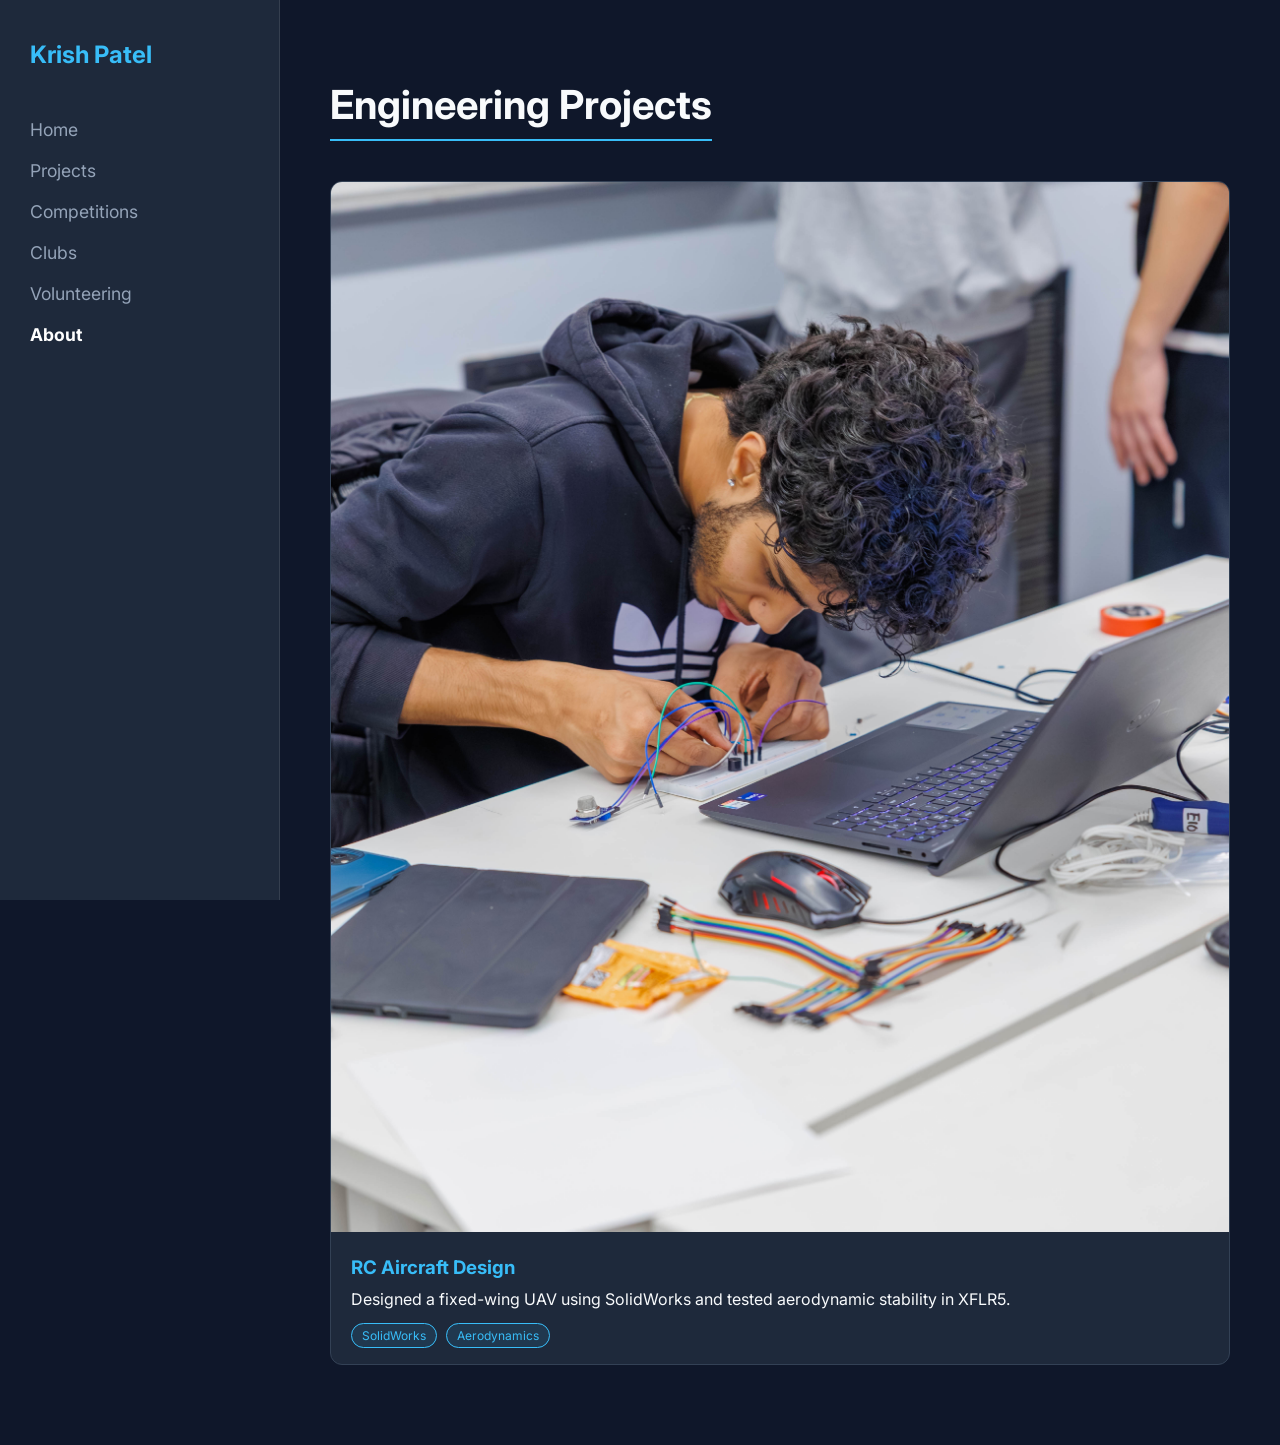
==== about.html @ 1f33551b "Update about.html" ====
<!DOCTYPE html>
<html lang="en">
<head>
    <meta charset="UTF-8">
    <meta name="viewport" content="width=device-width, initial-scale=1.0">
    <title>Projects | Shiv Patel</title>
    <link href="https://fonts.googleapis.com/css2?family=Inter:wght@300;400;600;700&display=swap" rel="stylesheet">
    <style>
        :root { --bg-dark: #0f172a; --sidebar-bg: #1e293b; --accent-blue: #38bdf8; --text-white: #f8fafc; --text-gray: #94a3b8; }
        * { margin: 0; padding: 0; box-sizing: border-box; }
        body { font-family: 'Inter', sans-serif; background-color: var(--bg-dark); color: var(--text-white); display: flex; }
        
        nav { width: 280px; background: var(--sidebar-bg); height: 100vh; position: fixed; padding: 40px 30px; border-right: 1px solid rgba(255,255,255,0.1); }
        .logo { font-size: 1.5rem; font-weight: 700; color: var(--accent-blue); margin-bottom: 50px; text-decoration: none; display: block; }
        .nav-links { list-style: none; }
        .nav-links li { margin-bottom: 20px; }
        .nav-links a { text-decoration: none; color: var(--text-gray); font-size: 1.1rem; transition: 0.3s; }
        .nav-links a:hover { color: var(--accent-blue); }

        main { margin-left: 280px; width: 100%; padding: 80px 50px; }
        h1 { font-size: 2.5rem; margin-bottom: 40px; border-bottom: 2px solid var(--accent-blue); display: inline-block; padding-bottom: 10px; }

        /* Project Grid */
        .project-grid { display: grid; grid-template-columns: repeat(auto-fit, minmax(300px, 1fr)); gap: 30px; }
        .card { background: #1e293b; border-radius: 12px; overflow: hidden; border: 1px solid #334155; transition: 0.3s; }
        .card:hover { transform: translateY(-10px); border-color: var(--accent-blue); }
        .card-img { width: 100%; height: 1050px; object-fit: cover; }
        .card-content { padding: 20px; }
        .card-content h3 { margin-bottom: 10px; color: var(--accent-blue); }
        .tag { background: rgba(56, 189, 248, 0.1); color: var(--accent-blue); padding: 4px 10px; border-radius: 20px; font-size: 0.75rem; margin-right: 5px; border: 1px solid var(--accent-blue); }
    </style>
</head>
<body>

    <nav>
    <a href="index.html" class="logo">Krish Patel</a>
    <ul class="nav-links">
        <li><a href="index.html">Home</a></li>
        <li><a href="projects.html">Projects</a></li>
        <li><a href="competitions.html">Competitions</a></li>
        <li><a href="clubs.html">Clubs</a></li>
        <li><a href="volunteering.html">Volunteering</a></li>
        <li><a href="about.html" style="color: white; font-weight: bold;">About</a></li>
    </ul>
</nav>

    <main>
        <h1>Engineering Projects</h1>

        <div class="project-grid">
            <div class="card">
                <img src="about_me(1).JPG" alt="Project 1" class="card-img">
                <div class="card-content">
                    <h3>RC Aircraft Design</h3>
                    <p>Designed a fixed-wing UAV using SolidWorks and tested aerodynamic stability in XFLR5.</p>
                    <div style="margin-top: 15px;">
                        <span class="tag">SolidWorks</span>
                        <span class="tag">Aerodynamics</span>
                    </div>
                </div>
            </div>
        </div>
    </main>

</body>
</html>
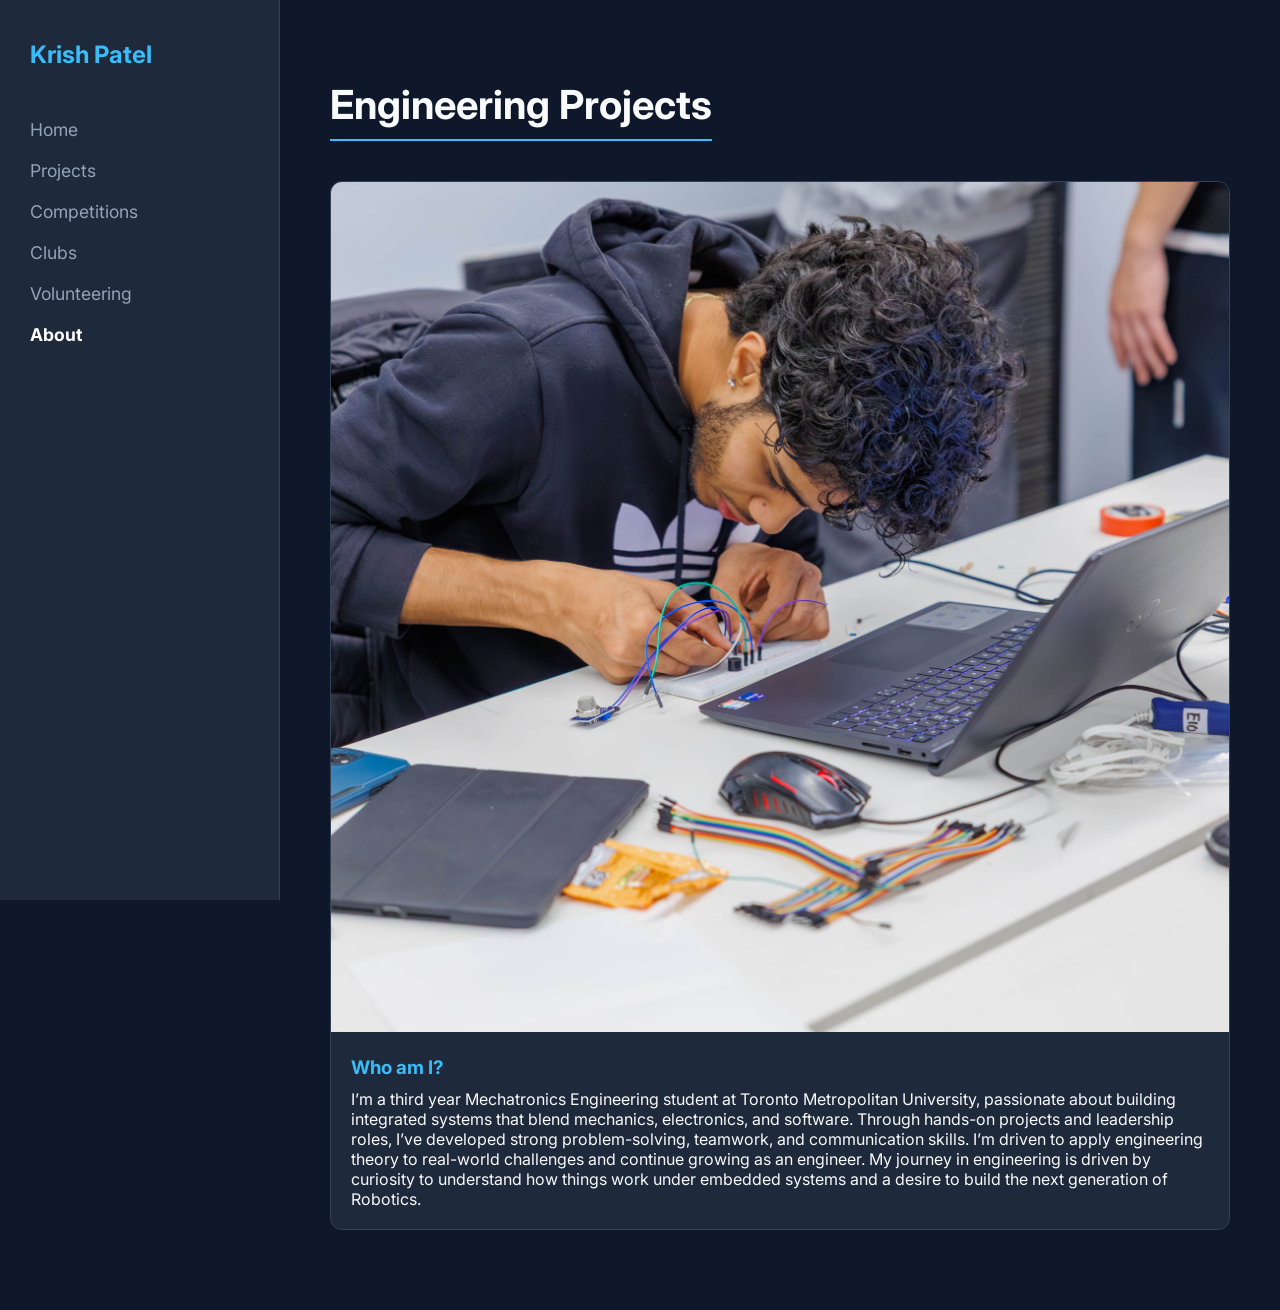
==== commit aebe0bca: "Update about.html" ====
--- a/about.html
+++ b/about.html
@@ -3,7 +3,7 @@
 <head>
     <meta charset="UTF-8">
     <meta name="viewport" content="width=device-width, initial-scale=1.0">
-    <title>Projects | Shiv Patel</title>
+    <title>About Me! | Krish Patel</title>
     <link href="https://fonts.googleapis.com/css2?family=Inter:wght@300;400;600;700&display=swap" rel="stylesheet">
     <style>
         :root { --bg-dark: #0f172a; --sidebar-bg: #1e293b; --accent-blue: #38bdf8; --text-white: #f8fafc; --text-gray: #94a3b8; }
@@ -24,7 +24,7 @@
         .project-grid { display: grid; grid-template-columns: repeat(auto-fit, minmax(300px, 1fr)); gap: 30px; }
         .card { background: #1e293b; border-radius: 12px; overflow: hidden; border: 1px solid #334155; transition: 0.3s; }
         .card:hover { transform: translateY(-10px); border-color: var(--accent-blue); }
-        .card-img { width: 100%; height: 1050px; object-fit: cover; }
+        .card-img { width: 100%; height: 850px; object-fit: cover; }
         .card-content { padding: 20px; }
         .card-content h3 { margin-bottom: 10px; color: var(--accent-blue); }
         .tag { background: rgba(56, 189, 248, 0.1); color: var(--accent-blue); padding: 4px 10px; border-radius: 20px; font-size: 0.75rem; margin-right: 5px; border: 1px solid var(--accent-blue); }
@@ -51,12 +51,11 @@
             <div class="card">
                 <img src="about_me(1).JPG" alt="Project 1" class="card-img">
                 <div class="card-content">
-                    <h3>RC Aircraft Design</h3>
-                    <p>Designed a fixed-wing UAV using SolidWorks and tested aerodynamic stability in XFLR5.</p>
-                    <div style="margin-top: 15px;">
-                        <span class="tag">SolidWorks</span>
-                        <span class="tag">Aerodynamics</span>
-                    </div>
+                    <h3>Who am I?</h3>
+                    <p>I’m a third year Mechatronics Engineering student at Toronto Metropolitan University, passionate about building integrated systems that blend mechanics, electronics, and software. 
+                    Through hands-on projects and leadership roles, I’ve developed strong problem-solving, teamwork, and communication skills. 
+                    I’m driven to apply engineering theory to real-world challenges and continue growing as an engineer. 
+                    My journey in engineering is driven by curiosity to understand how things work under embedded systems and a desire to build the next generation of Robotics. </p>
                 </div>
             </div>
         </div>
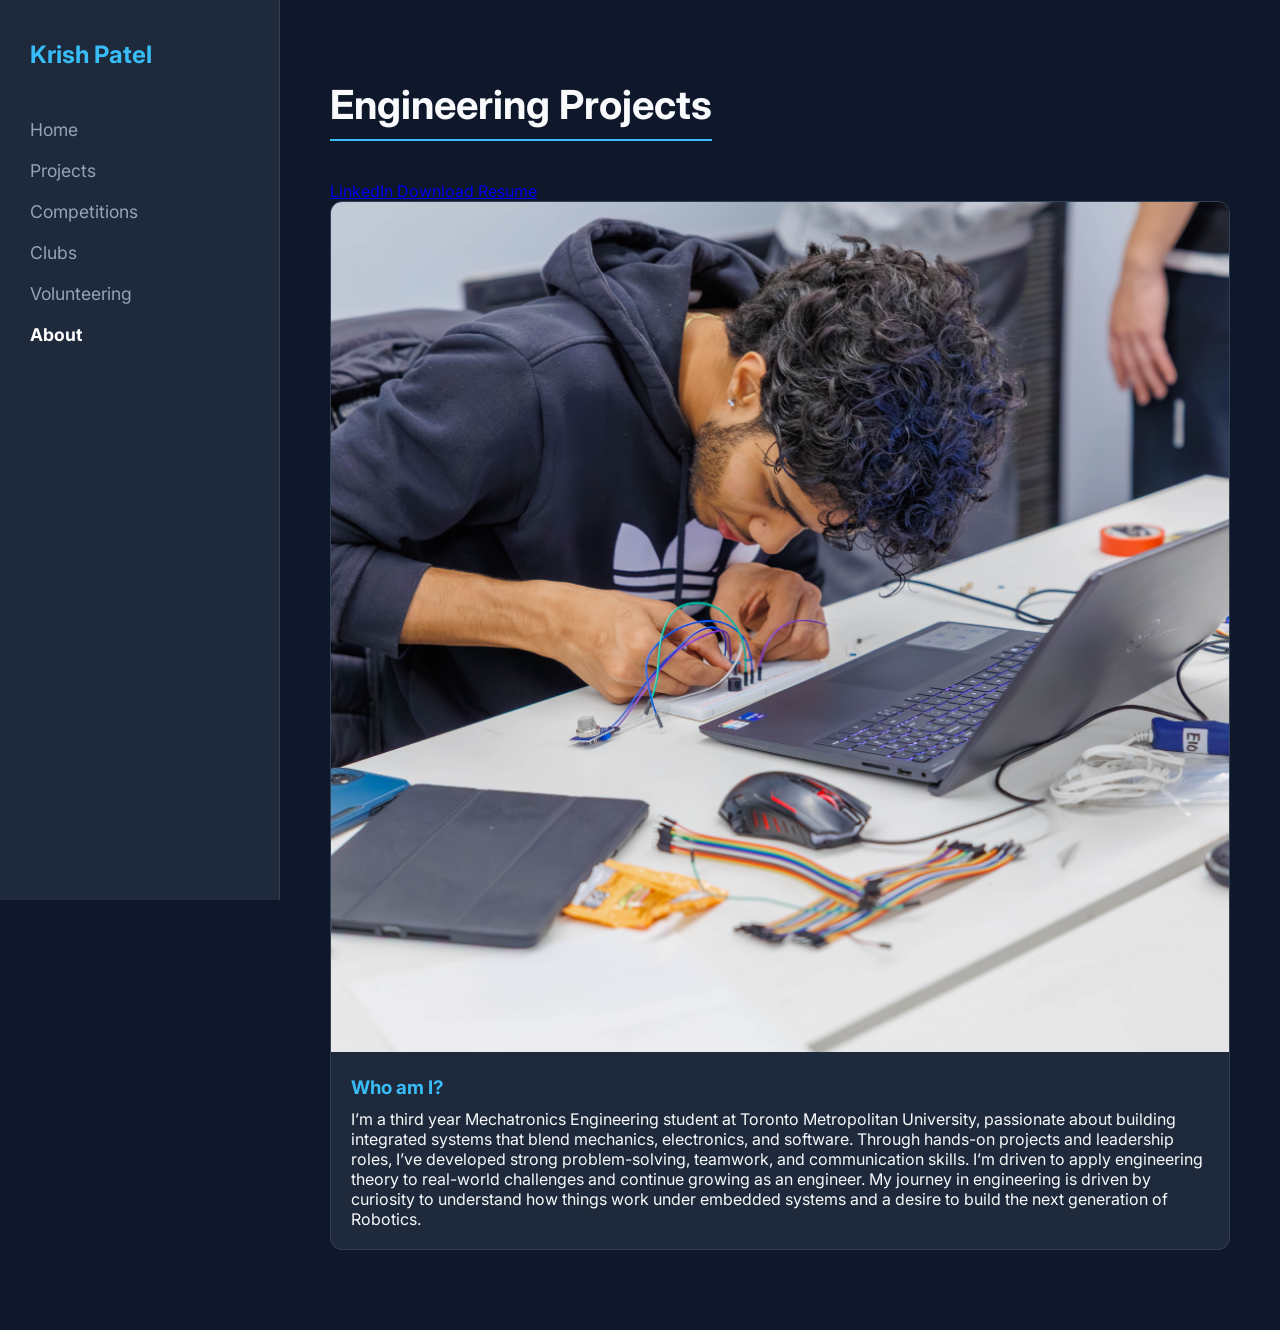
==== commit dc05496a: "Update about.html" ====
--- a/about.html
+++ b/about.html
@@ -46,6 +46,15 @@
 
     <main>
         <h1>Engineering Projects</h1>
+        <div class="about-actions">
+    <a href="https://www.linkedin.com/in/krish-patel-4aba26331/" target="_blank" class="btn btn-linkedin">
+        <i class="fab fa-linkedin"></i> LinkedIn
+    </a>
+
+    <a href="Patel_Krish_Resume_Final.pdf" target="_blank" class="btn btn-resume">
+        <i class="fas fa-file-pdf"></i> Download Resume
+    </a>
+</div>
 
         <div class="project-grid">
             <div class="card">
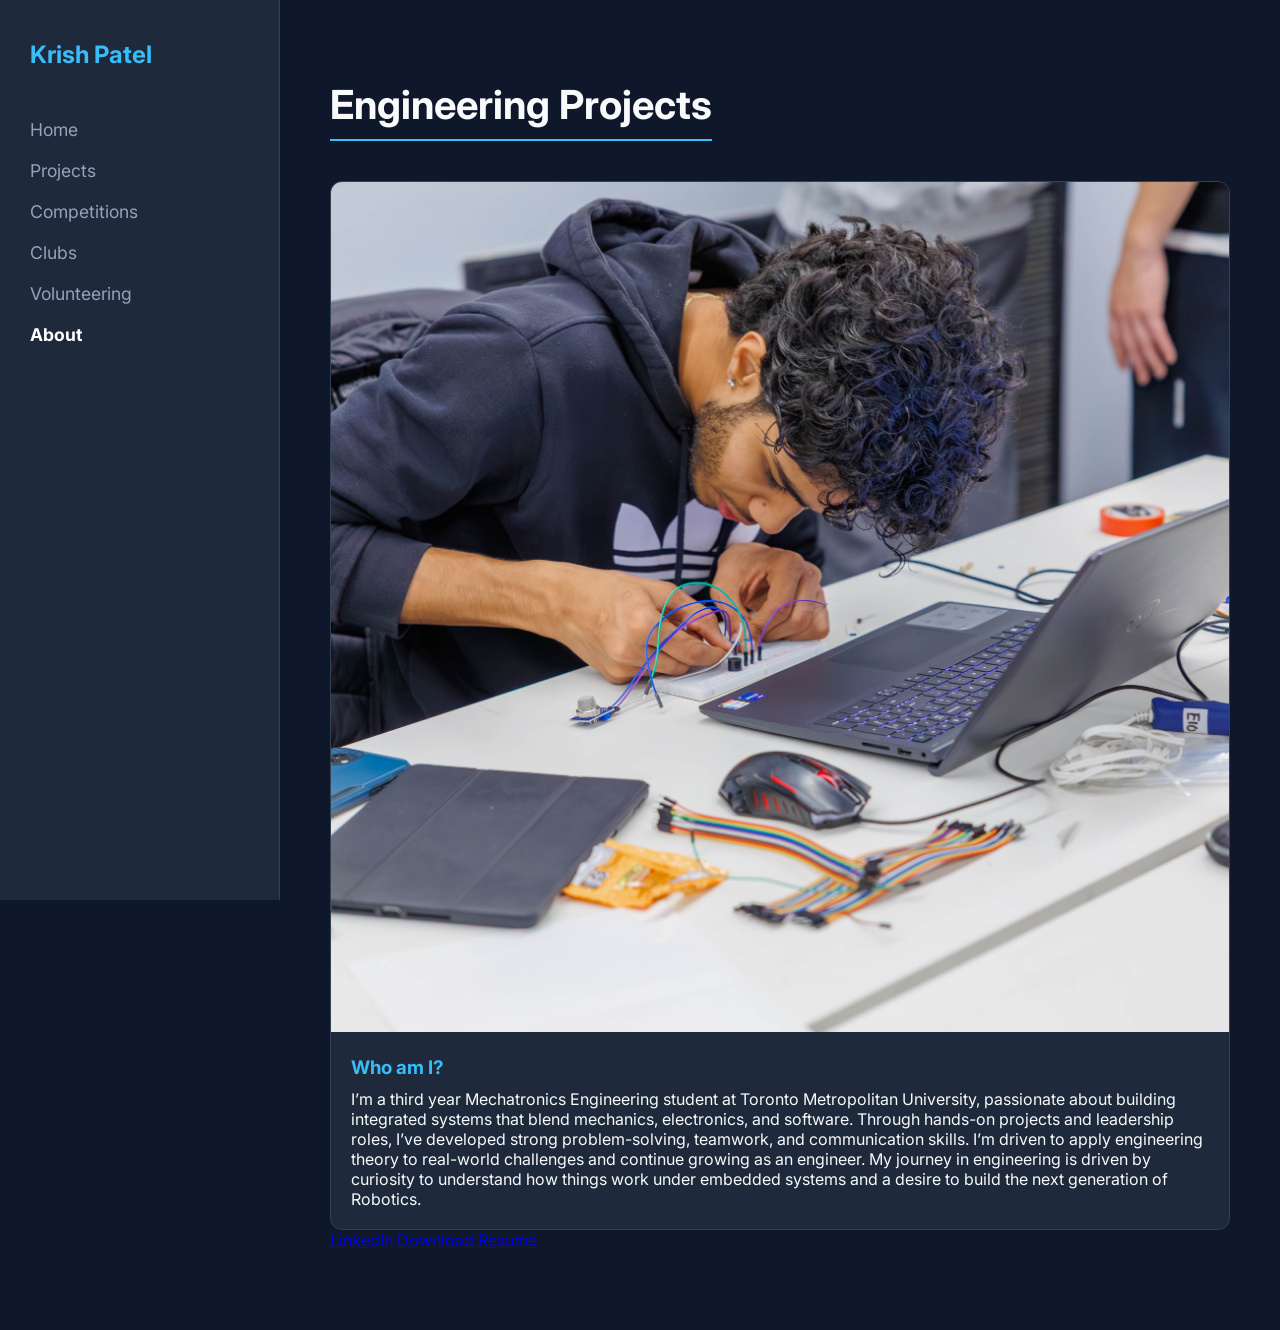
==== commit ed46b789: "Update about.html" ====
--- a/about.html
+++ b/about.html
@@ -46,15 +46,6 @@
 
     <main>
         <h1>Engineering Projects</h1>
-        <div class="about-actions">
-    <a href="https://www.linkedin.com/in/krish-patel-4aba26331/" target="_blank" class="btn btn-linkedin">
-        <i class="fab fa-linkedin"></i> LinkedIn
-    </a>
-
-    <a href="Patel_Krish_Resume_Final.pdf" target="_blank" class="btn btn-resume">
-        <i class="fas fa-file-pdf"></i> Download Resume
-    </a>
-</div>
 
         <div class="project-grid">
             <div class="card">
@@ -68,6 +59,15 @@
                 </div>
             </div>
         </div>
+        <div class="about-actions">
+    <a href="https://www.linkedin.com/in/krish-patel-4aba26331/" target="_blank" class="btn btn-linkedin">
+        <i class="fab fa-linkedin"></i> LinkedIn
+    </a>
+
+    <a href="Patel_Krish_Resume_Final.pdf" target="_blank" class="btn btn-resume">
+        <i class="fas fa-file-pdf"></i> Download Resume
+    </a>
+</div>
     </main>
 
 </body>
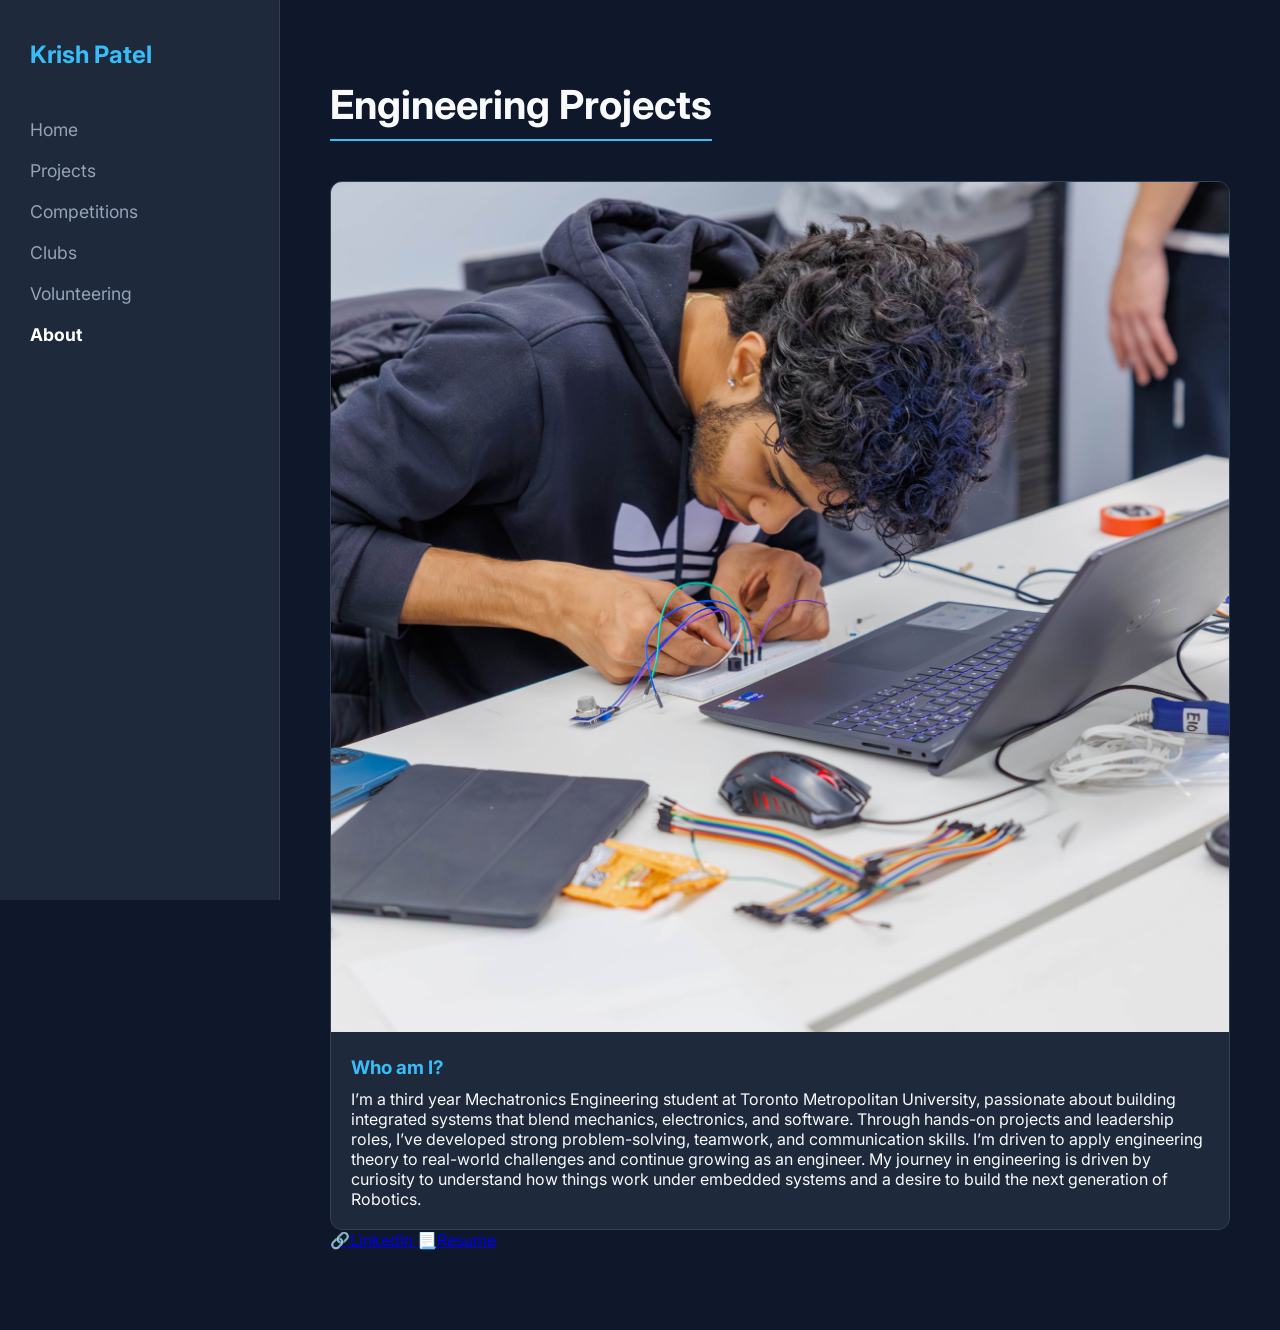
==== commit 8c02c1aa: "Update about.html" ====
--- a/about.html
+++ b/about.html
@@ -61,11 +61,11 @@
         </div>
         <div class="about-actions">
     <a href="https://www.linkedin.com/in/krish-patel-4aba26331/" target="_blank" class="btn btn-linkedin">
-        <i class="fab fa-linkedin"></i> LinkedIn
+        <i class="fab fa-linkedin"></i> 🔗LinkedIn
     </a>
 
     <a href="Patel_Krish_Resume_Final.pdf" target="_blank" class="btn btn-resume">
-        <i class="fas fa-file-pdf"></i> Download Resume
+        <i class="fas fa-file-pdf"></i> 📃Resume
     </a>
 </div>
     </main>
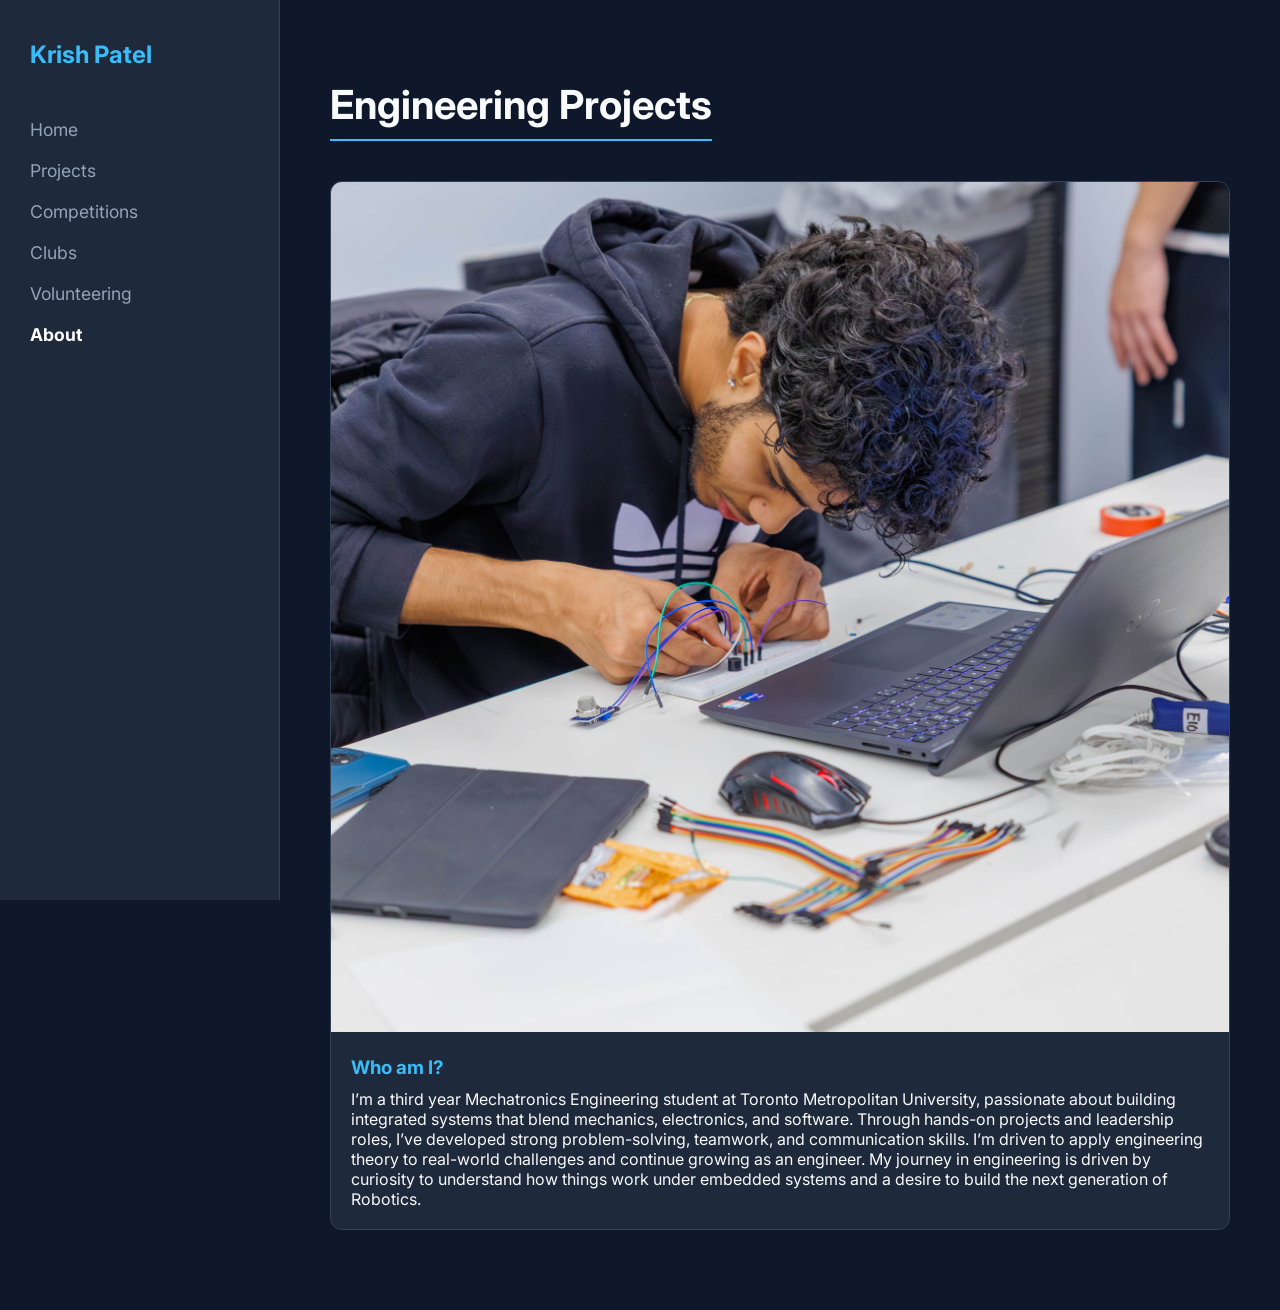
==== commit aec3bbbb: "Update about.html" ====
--- a/about.html
+++ b/about.html
@@ -59,15 +59,6 @@
                 </div>
             </div>
         </div>
-        <div class="about-actions">
-    <a href="https://www.linkedin.com/in/krish-patel-4aba26331/" target="_blank" class="btn btn-linkedin">
-        <i class="fab fa-linkedin"></i> 🔗LinkedIn
-    </a>
-
-    <a href="Patel_Krish_Resume_Final.pdf" target="_blank" class="btn btn-resume">
-        <i class="fas fa-file-pdf"></i> 📃Resume
-    </a>
-</div>
     </main>
 
 </body>
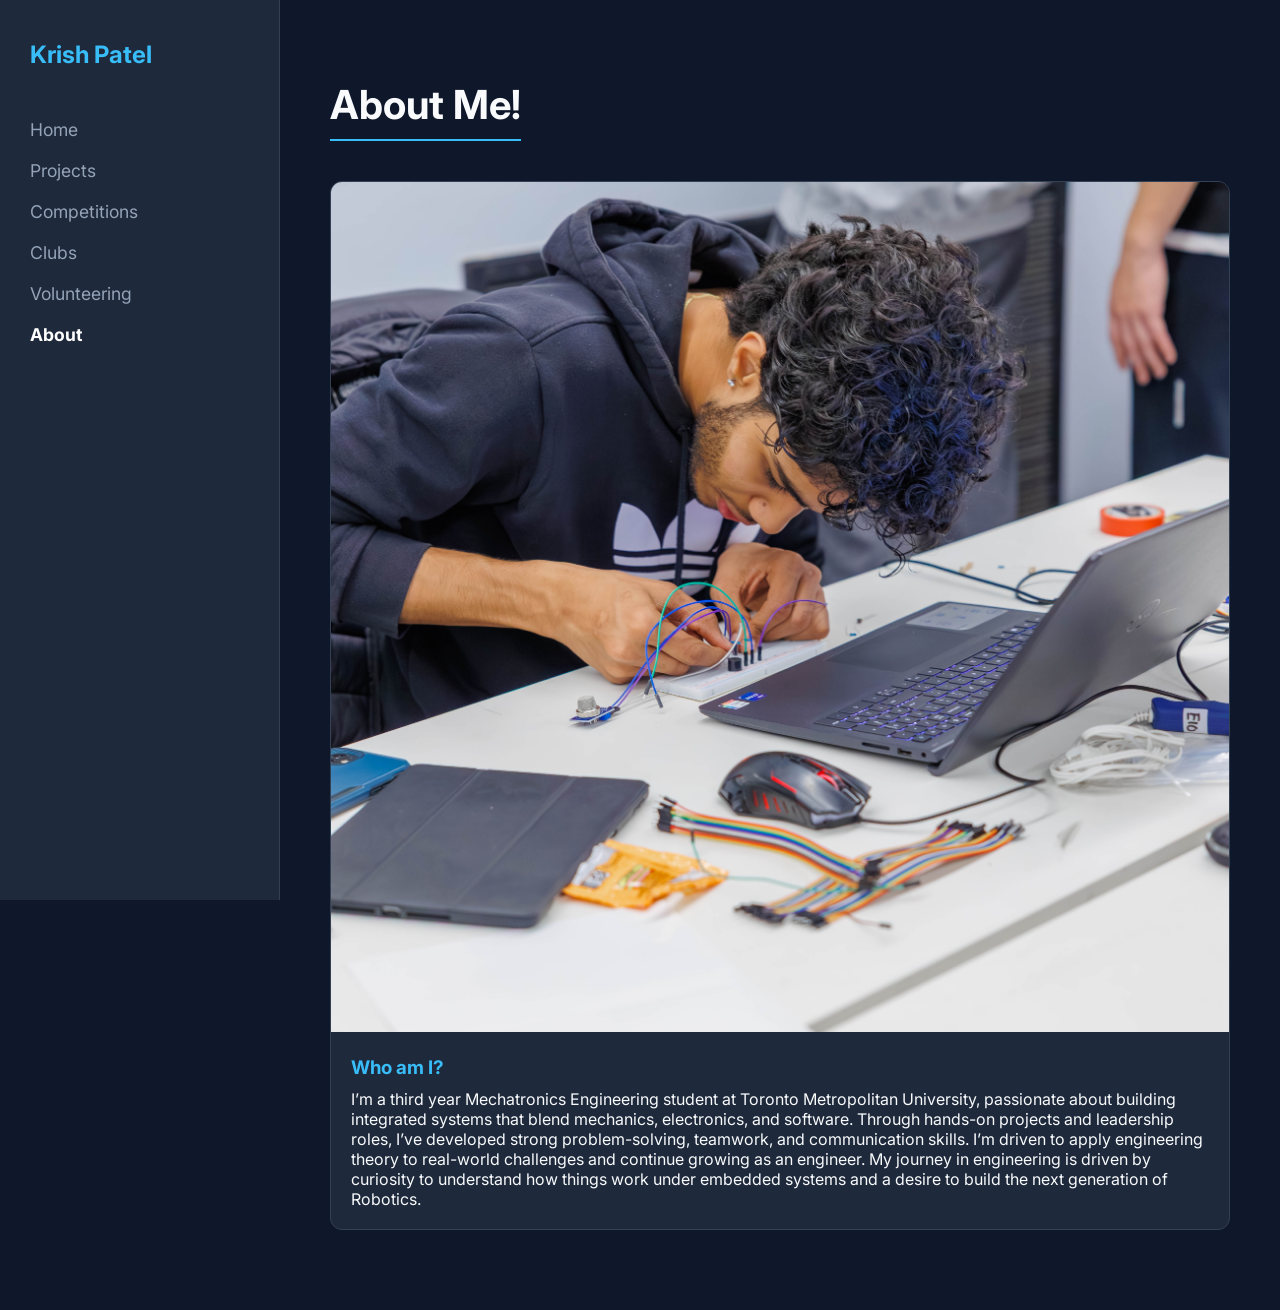
==== commit 102f0980: "Update about.html" ====
--- a/about.html
+++ b/about.html
@@ -45,7 +45,7 @@
 </nav>
 
     <main>
-        <h1>Engineering Projects</h1>
+        <h1>About Me!</h1>
 
         <div class="project-grid">
             <div class="card">
